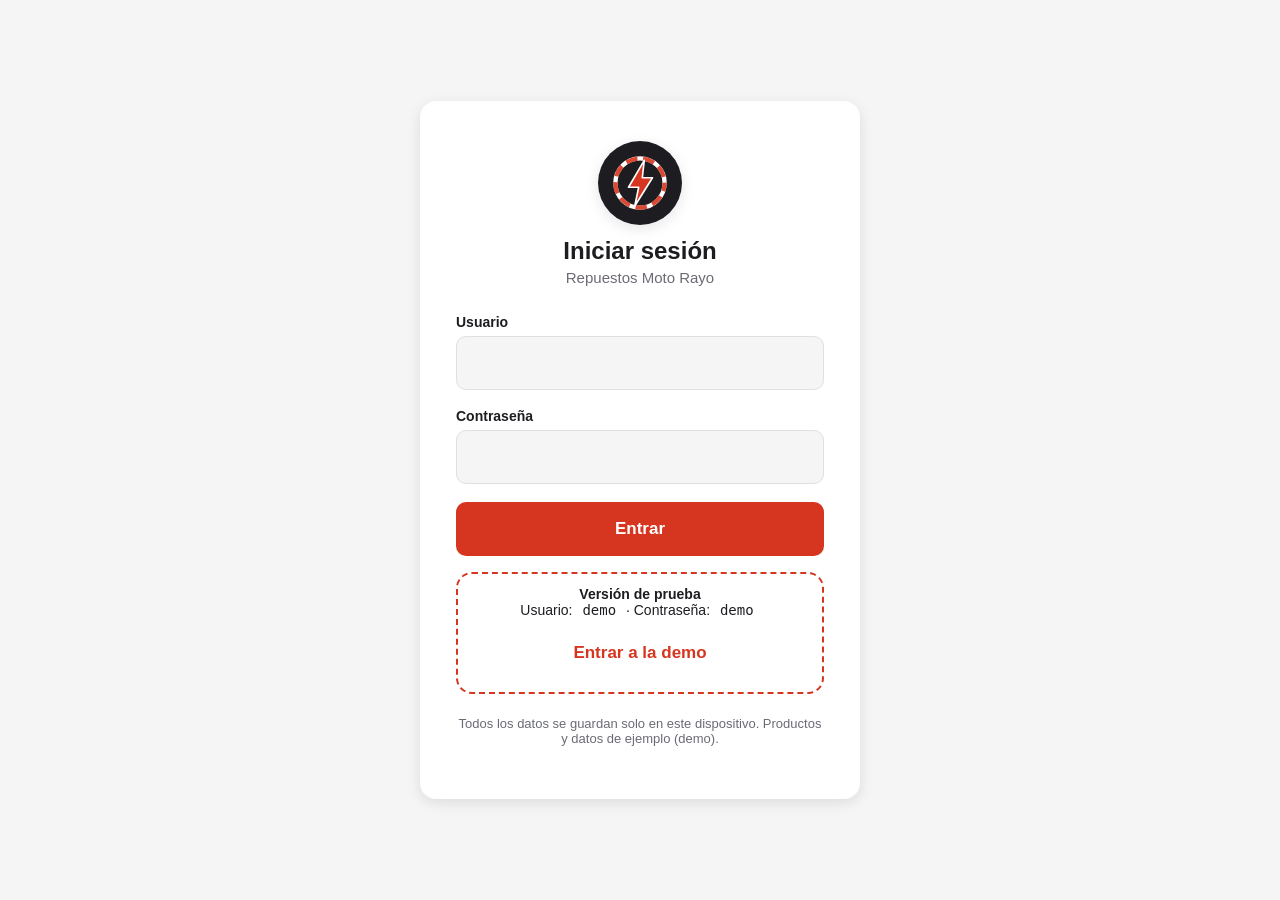
==== pages/caja.html @ 15b29ca6 "Demo Moto Rayo: repuestos de moto, sin codigo de vendedor, datos de ejemplo" ====
<!DOCTYPE html>
<html lang="es">
<head>
  <meta charset="UTF-8" />
  <meta name="viewport" content="width=device-width, initial-scale=1, maximum-scale=1, user-scalable=no, viewport-fit=cover" />
  <title>Caja - Moto Rayo</title>

  <link rel="manifest" href="../manifest.json" />
  <meta name="theme-color" content="#d6361f" />
  <meta name="apple-mobile-web-app-capable" content="yes" />
  <meta name="apple-mobile-web-app-status-bar-style" content="black-translucent" />
  <meta name="apple-mobile-web-app-title" content="Moto Rayo" />
  <link rel="apple-touch-icon" href="../icons/icon-192.png" />

  <link rel="stylesheet" href="../css/styles.css" />
</head>
<body>
  <div class="app-shell">
    <header class="app-header">
      <div class="app-header__izquierda">
        <img src="../icons/logo.svg" alt="Moto Rayo" class="logo-imagen--header" />
        <h1 class="app-header__titulo">Moto Rayo</h1>
      </div>

      <nav class="app-nav">
        <a href="inicio.html">🏠 Inicio</a>
        <a href="venta.html">🛒 Vender</a>
        <a href="caja.html" class="activo">💵 Caja</a>
        <a href="productos.html">📦 Productos</a>
        <a href="clientes.html">👤 Clientes</a>
        <a href="reportes.html" id="nav-reportes">📊 Reportes</a>
        <a href="respaldo.html" id="nav-respaldo">☁️ Respaldo</a>
        <a href="usuarios.html" id="nav-usuarios">⚙️ Usuarios</a>
      </nav>

      <div class="app-header__derecha">
        <span class="app-header__usuario" id="nombre-usuario-activo"></span>
        <button class="boton-salir" id="boton-salir">Salir</button>
      </div>
    </header>

    <main class="app-main">
      <div class="app-main__header">
        <h2>Caja</h2>
      </div>

      <!-- Estado: sin caja abierta -->
      <div class="tarjeta-caja oculto" id="tarjeta-sin-caja">
        <div class="caja-estado-vacio">
          <span class="icono">💰</span>
          <p>No hay una caja abierta.<br />Cuenta el efectivo del cajón para iniciar el turno.</p>
        </div>

        <div class="mensaje-error" id="error-abrir-caja"></div>

        <form id="form-abrir-caja">
          <div class="campo">
            <label for="monto-inicial">Monto inicial en efectivo (Q)</label>
            <input type="number" id="monto-inicial" min="0" step="0.01" inputmode="decimal" required />
          </div>

          <button type="submit" class="boton boton-primario">Abrir caja</button>
        </form>
      </div>

      <!-- Estado: caja abierta -->
      <div class="tarjeta-caja oculto" id="tarjeta-caja-abierta">
        <h3>Turno actual</h3>

        <div class="caja-info-lista">
          <div class="caja-info-fila">
            <span>Abierta por</span>
            <span id="caja-usuario">-</span>
          </div>
          <div class="caja-info-fila">
            <span>Hora de apertura</span>
            <span id="caja-hora-apertura">-</span>
          </div>
          <div class="caja-info-fila" data-solo-admin>
            <span>Monto inicial</span>
            <span id="caja-monto-inicial">Q 0.00</span>
          </div>
        </div>

        <p class="subtitulo-seccion oculto" id="aviso-caja-cajero">Turno en curso. Los montos, las ventas del turno y el cierre de caja los maneja el administrador.</p>

        <div class="caja-resumen-item caja-resumen-item--total-ventas" data-solo-admin>
          <span class="caja-resumen-item__etiqueta">💰 Ventas totales del turno</span>
          <span class="caja-resumen-item__valor" id="caja-total-ventas">Q 0.00</span>
        </div>

        <div class="caja-resumen-grid" data-solo-admin>
          <div class="caja-resumen-item">
            <span class="caja-resumen-item__etiqueta">💵 Efectivo</span>
            <span class="caja-resumen-item__valor" id="caja-total-efectivo">Q 0.00</span>
          </div>
          <div class="caja-resumen-item">
            <span class="caja-resumen-item__etiqueta">💳 Tarjeta</span>
            <span class="caja-resumen-item__valor" id="caja-total-tarjeta">Q 0.00</span>
          </div>
          <div class="caja-resumen-item">
            <span class="caja-resumen-item__etiqueta">🏦 Depósito/transferencia</span>
            <span class="caja-resumen-item__valor" id="caja-total-deposito">Q 0.00</span>
          </div>
          <div class="caja-resumen-item">
            <span class="caja-resumen-item__etiqueta">🛍️ Pedidos Ya (se cobra a su cuenta)</span>
            <span class="caja-resumen-item__valor" id="caja-total-pedidosya">Q 0.00</span>
          </div>
          <div class="caja-resumen-item">
            <span class="caja-resumen-item__etiqueta">Gastos del turno</span>
            <span class="caja-resumen-item__valor" id="caja-total-gastos">− Q 0.00</span>
          </div>
          <div class="caja-resumen-item">
            <span class="caja-resumen-item__etiqueta">Ingresos del turno</span>
            <span class="caja-resumen-item__valor" id="caja-total-ingresos">+ Q 0.00</span>
          </div>

          <div class="caja-resumen-item caja-resumen-item--esperado">
            <span class="caja-resumen-item__etiqueta">Efectivo esperado</span>
            <span class="caja-resumen-item__valor" id="caja-efectivo-esperado">Q 0.00</span>
          </div>
        </div>

        <button type="button" class="boton boton-primario boton-ancho-auto" id="boton-cerrar-caja" data-solo-admin>
          Cerrar caja
        </button>

        <!-- Movimientos de caja (gastos e ingresos) -->
        <div class="caja-movimientos">
          <h4>Gastos e ingresos de caja (aparte de las ventas)</h4>

          <div class="mensaje-error" id="error-agregar-movimiento"></div>
          <div class="mensaje-exito oculto" id="exito-movimiento">Registrado.</div>

          <form id="form-agregar-movimiento">
            <div class="chip-selector" id="selector-tipo-movimiento">
              <button type="button" class="chip-tipo-movimiento chip-tipo-movimiento--activo" data-tipo="gasto" id="chip-tipo-gasto">🔴 Gasto</button>
              <button type="button" class="chip-tipo-movimiento" data-tipo="ingreso" id="chip-tipo-ingreso">🟢 Ingreso</button>
            </div>
            <input type="hidden" id="movimiento-tipo" value="gasto" />

            <div class="campo">
              <label for="movimiento-descripcion">Descripción</label>
              <input type="text" id="movimiento-descripcion" placeholder="Ej. Compra de fresas" required />
            </div>

            <div class="campo">
              <label for="movimiento-monto">Monto (Q)</label>
              <input type="number" id="movimiento-monto" min="0" step="0.01" inputmode="decimal" required />
            </div>

            <button type="submit" class="boton boton-primario">Registrar</button>
          </form>

          <div class="tabla-reportes-envoltorio" data-solo-admin>
            <table class="tabla-reportes">
              <thead>
                <tr>
                  <th>Tipo</th>
                  <th>Hora</th>
                  <th>Descripción</th>
                  <th>Monto</th>
                  <th>Registrado por</th>
                  <th></th>
                </tr>
              </thead>
              <tbody id="cuerpo-lista-movimientos"></tbody>
            </table>
          </div>

          <div id="estado-vacio-movimientos" class="estado-vacio oculto" data-solo-admin>
            <span class="icono">🧾</span>
            <p>Todavía no hay gastos ni ingresos registrados en este turno (las ventas se ven abajo, en "Ventas del turno").</p>
          </div>
        </div>

        <!-- Ventas del turno actual -->
        <div class="caja-ventas-turno" data-solo-admin>
          <h4>Ventas del turno</h4>

          <div class="tabla-reportes-envoltorio">
            <table class="tabla-reportes">
              <thead>
                <tr>
                  <th>Recibo</th>
                  <th>Hora</th>
                  <th>Método</th>
                  <th>Tipo</th>
                  <th>Cliente</th>
                  <th>Cajero</th>
                  <th>Total</th>
                  <th>Recibo</th>
                </tr>
              </thead>
              <tbody id="cuerpo-ventas-turno"></tbody>
            </table>
          </div>

          <div id="estado-vacio-ventas-turno" class="estado-vacio oculto">
            <span class="icono">🧺</span>
            <p>Todavía no hay ventas registradas en este turno.</p>
          </div>
        </div>
      </div>

      <!-- Historial de cajas cerradas -->
      <div class="tarjeta-caja" data-solo-admin>
        <h3>Historial de cierres</h3>

        <div class="tabla-reportes-envoltorio">
          <table class="tabla-reportes">
            <thead>
              <tr>
                <th>Apertura</th>
                <th>Cierre</th>
                <th>Abrió</th>
                <th>Cerró</th>
                <th>Monto inicial</th>
                <th>Monto contado</th>
                <th>Diferencia</th>
              </tr>
            </thead>
            <tbody id="cuerpo-historial-cajas"></tbody>
          </table>
        </div>

        <div id="estado-vacio-historial" class="estado-vacio oculto">
          <span class="icono">🗂️</span>
          <p>Todavía no hay cierres de caja registrados.</p>
        </div>
      </div>
    </main>
  </div>

  <!-- Modal cerrar caja -->
  <div class="fondo-modal oculto" id="fondo-modal-cierre">
    <div class="tarjeta-modal">
      <button type="button" class="boton-cerrar-modal-x" id="boton-cerrar-modal-cierre-x">✕</button>
      <h3>Cerrar caja</h3>

      <div id="paso-conteo-cierre">
        <p>Cuenta el efectivo físico que hay en el cajón e ingrésalo aquí.</p>

        <div class="mensaje-error" id="error-cerrar-caja"></div>

        <form id="form-cerrar-caja">
          <div class="campo">
            <label for="monto-contado">Efectivo contado (Q)</label>
            <input type="number" id="monto-contado" min="0" step="0.01" inputmode="decimal" required />
          </div>

          <div class="modal-acciones">
            <button type="button" class="boton boton-secundario" id="boton-cancelar-cierre">Cancelar</button>
            <button type="submit" class="boton boton-primario">Calcular</button>
          </div>
        </form>
      </div>

      <div id="paso-resultado-cierre" class="oculto">
        <div id="caja-resultado-cierre-caja"></div>

        <div class="campo" id="campo-motivo-diferencia">
          <label for="motivo-diferencia">Nota / motivo de la diferencia (opcional)</label>
          <textarea id="motivo-diferencia" rows="2" placeholder="Ej. Faltan Q200 porque se compró comida para el personal"></textarea>
        </div>

        <div class="modal-acciones">
          <button type="button" class="boton boton-secundario" id="boton-volver-conteo">Volver</button>
          <button type="button" class="boton boton-primario" id="boton-confirmar-cierre">Confirmar cierre</button>
        </div>
      </div>
    </div>
  </div>

  <!-- Modal detalle de caja histórica -->
  <div class="fondo-modal oculto" id="fondo-modal-detalle-caja">
    <div class="tarjeta-modal tarjeta-modal--ancha">
      <button type="button" class="boton-cerrar-modal-x" id="boton-cerrar-detalle-caja-x">✕</button>
      <h3>Detalle del turno</h3>
      <div id="contenido-detalle-caja"></div>
      <div class="modal-acciones">
        <button type="button" class="boton boton-secundario" id="boton-cerrar-detalle-caja">Cerrar</button>
      </div>
    </div>
  </div>

  <script src="../js/sha256.js"></script>
  <script src="../js/db.js"></script>
  <script src="../js/auth.js"></script>
  <script src="../js/responsable.js"></script>
  <script src="../js/impresora-ble.js"></script>
  <script src="../js/caja.js"></script>
  <script src="../js/aviso-respaldo.js"></script>
  <script src="../js/registrar-sw.js"></script>
</body>
</html>
---- css/styles.css ----
:root {
  --color-primario: #d6361f;       /* rojo Moto Rayo */
  --color-primario-oscuro: #a82814;
  --color-acento: #8bc34a;          /* verde (estados correctos) */
  --color-acento-oscuro: #6fa332;
  --color-fondo: #f5f5f6;           /* gris claro neutro */
  --color-superficie: #ffffff;
  --color-texto: #1d1d21;
  --color-texto-suave: #6b6b75;
  --color-borde: #e0e0e4;
  --color-error: #d64545;
  --color-error-fondo: #fdeceb;
  --radio: 16px;
  --sombra: 0 4px 14px rgba(20, 20, 30, 0.10);
}

* {
  box-sizing: border-box;
}

.oculto {
  display: none !important;
}

html, body {
  height: 100%;
  margin: 0;
}

body {
  font-family: -apple-system, BlinkMacSystemFont, "Segoe UI", Roboto, sans-serif;
  background: var(--color-fondo);
  color: var(--color-texto);
  -webkit-tap-highlight-color: transparent;
  overscroll-behavior: none;
  user-select: none;
}

button, input, select {
  font-family: inherit;
}

/* ---------- Login ---------- */

.pantalla-login {
  min-height: 100vh;
  display: flex;
  align-items: center;
  justify-content: center;
  padding: 24px;
}

.tarjeta-login {
  width: 100%;
  max-width: 440px;
  background: var(--color-superficie);
  border-radius: var(--radio);
  box-shadow: var(--sombra);
  padding: 40px 36px;
}

.tarjeta-login__logo {
  text-align: center;
  margin-bottom: 8px;
}

.tarjeta-login__logo .icono {
  font-size: 48px;
  line-height: 1;
}

.logo-imagen {
  width: 84px;
  height: 84px;
  border-radius: 50%;
  object-fit: cover;
  box-shadow: var(--sombra);
}

.logo-imagen--header {
  width: 32px;
  height: 32px;
  border-radius: 50%;
  object-fit: cover;
  flex-shrink: 0;
}

.tarjeta-login h1 {
  text-align: center;
  font-size: 24px;
  margin: 8px 0 4px;
}

.tarjeta-login .subtitulo {
  text-align: center;
  color: var(--color-texto-suave);
  font-size: 15px;
  margin: 0 0 28px;
}

.campo {
  margin-bottom: 18px;
}

.campo label {
  display: block;
  font-size: 14px;
  font-weight: 600;
  margin-bottom: 6px;
  color: var(--color-texto);
}

.campo input,
.campo select {
  width: 100%;
  padding: 16px 16px;
  font-size: 17px;
  border: 1.5px solid var(--color-borde);
  border-radius: 10px;
  background: var(--color-fondo);
  color: var(--color-texto);
  outline: none;
  transition: border-color 0.15s ease;
}

.campo input:focus,
.campo select:focus {
  border-color: var(--color-primario);
  background: var(--color-superficie);
}

.boton {
  display: block;
  width: 100%;
  padding: 17px;
  font-size: 17px;
  font-weight: 700;
  border: none;
  border-radius: 10px;
  cursor: pointer;
  touch-action: manipulation;
}

.boton-primario {
  background: var(--color-primario);
  color: #fff;
  margin-top: 8px;
}

.boton-primario:active {
  background: var(--color-primario-oscuro);
}

.boton-secundario {
  background: transparent;
  color: var(--color-primario);
  margin-top: 10px;
}

.mensaje-error {
  background: var(--color-error-fondo);
  color: var(--color-error);
  padding: 12px 14px;
  border-radius: 10px;
  font-size: 14px;
  margin-bottom: 18px;
  display: none;
}

.mensaje-error.visible {
  display: block;
}

.pie-login {
  text-align: center;
  margin-top: 22px;
  font-size: 13px;
  color: var(--color-texto-suave);
}

/* ---------- App shell (header + nav) ---------- */

.app-shell {
  min-height: 100vh;
  display: flex;
  flex-direction: column;
}

.app-header {
  background: var(--color-superficie);
  border-bottom: 1px solid var(--color-borde);
  border-top: 4px solid var(--color-primario);
  padding: 16px 24px;
  display: flex;
  align-items: center;
  justify-content: space-between;
  flex-wrap: wrap;
  gap: 12px;
}

.app-header__izquierda {
  display: flex;
  align-items: center;
  gap: 10px;
}

.app-header__titulo {
  font-size: 20px;
  font-weight: 800;
  margin: 0;
}

.app-nav {
  display: flex;
  gap: 8px;
  flex-wrap: wrap;
}

.app-nav a {
  text-decoration: none;
  color: var(--color-texto-suave);
  font-weight: 600;
  font-size: 15px;
  padding: 10px 14px;
  border-radius: 10px;
}

.app-nav a.activo {
  background: var(--color-acento);
  color: #fff;
}

.app-header__derecha {
  display: flex;
  align-items: center;
  gap: 14px;
}

.app-header__usuario {
  font-size: 14px;
  color: var(--color-texto-suave);
}

.boton-salir {
  background: transparent;
  color: var(--color-error);
  border: 1.5px solid var(--color-error-fondo);
  border-radius: 10px;
  padding: 10px 16px;
  font-weight: 700;
  font-size: 14px;
  cursor: pointer;
}

.app-main {
  flex: 1;
  padding: 24px;
  max-width: 1000px;
  width: 100%;
  margin: 0 auto;
}

.app-main__header {
  display: flex;
  align-items: center;
  justify-content: space-between;
  margin-bottom: 20px;
  gap: 12px;
  flex-wrap: wrap;
}

.app-main__header h2 {
  margin: 0;
  font-size: 22px;
}

.boton-ancho-auto {
  width: auto;
  padding: 15px 24px;
}

/* ---------- Lista de productos ---------- */

.lista-tarjetas {
  display: flex;
  flex-direction: column;
  gap: 12px;
}

.tarjeta-producto {
  background: var(--color-superficie);
  border-radius: var(--radio);
  box-shadow: var(--sombra);
  padding: 18px 20px;
  display: flex;
  align-items: center;
  justify-content: space-between;
  gap: 16px;
}

.tarjeta-producto__info {
  min-width: 0;
}

.tarjeta-producto__nombre {
  font-size: 18px;
  font-weight: 700;
  margin: 0 0 4px;
  overflow-wrap: break-word;
}

.tarjeta-producto__categoria {
  display: inline-block;
  background: var(--color-fondo);
  color: var(--color-texto-suave);
  font-size: 12px;
  font-weight: 600;
  padding: 3px 10px;
  border-radius: 999px;
  margin-right: 8px;
}

.tarjeta-producto__precio {
  font-size: 16px;
  font-weight: 700;
  color: var(--color-primario);
}

.tarjeta-producto__acciones {
  display: flex;
  gap: 8px;
  flex-shrink: 0;
}

.boton-icono {
  width: 48px;
  height: 48px;
  border-radius: 10px;
  border: 1.5px solid var(--color-borde);
  background: var(--color-fondo);
  font-size: 20px;
  cursor: pointer;
  display: flex;
  align-items: center;
  justify-content: center;
}

.boton-icono--eliminar {
  border-color: var(--color-error-fondo);
  background: var(--color-error-fondo);
}

.estado-vacio {
  text-align: center;
  padding: 60px 20px;
  color: var(--color-texto-suave);
}

.estado-vacio .icono {
  font-size: 48px;
  display: block;
  margin-bottom: 12px;
}

/* ---------- Modal ---------- */

.fondo-modal {
  position: fixed;
  inset: 0;
  background: rgba(15, 20, 35, 0.45);
  display: flex;
  align-items: center;
  justify-content: center;
  padding: 24px;
  z-index: 100;
}

.tarjeta-modal {
  position: relative;
  width: 100%;
  max-width: 460px;
  background: var(--color-superficie);
  border-radius: var(--radio);
  padding: 32px;
  box-shadow: var(--sombra);
  max-height: 90vh;
  overflow-y: auto;
}

.boton-cerrar-modal-x {
  position: absolute;
  top: 14px;
  right: 14px;
  width: 36px;
  height: 36px;
  border-radius: 50%;
  border: none;
  background: var(--color-fondo);
  color: var(--color-texto-suave);
  font-size: 18px;
  line-height: 1;
  cursor: pointer;
  touch-action: manipulation;
  display: flex;
  align-items: center;
  justify-content: center;
  z-index: 1;
}

.boton-cerrar-modal-x:active {
  background: var(--color-borde);
}

.tarjeta-modal h3 {
  margin: 0 0 20px;
  font-size: 20px;
}

.modal-acciones {
  display: flex;
  gap: 10px;
  margin-top: 6px;
}

.modal-acciones .boton {
  margin-top: 0;
}

/* ---------- Venta / Recibo ---------- */

.app-main--venta {
  max-width: 1200px;
}

.venta-layout {
  display: flex;
  gap: 20px;
  align-items: flex-start;
}

.venta-productos {
  flex: 1;
  min-width: 0;
}

.venta-categorias {
  display: flex;
  gap: 8px;
  flex-wrap: wrap;
  margin-bottom: 16px;
}

.chip-categoria {
  border: 1.5px solid var(--color-borde);
  background: var(--color-superficie);
  color: var(--color-texto-suave);
  font-weight: 600;
  font-size: 14px;
  padding: 9px 16px;
  border-radius: 999px;
  cursor: pointer;
  touch-action: manipulation;
}

.chip-categoria.activo {
  background: var(--color-acento);
  border-color: var(--color-acento);
  color: #fff;
}

.venta-grilla {
  display: grid;
  grid-template-columns: repeat(auto-fill, minmax(140px, 1fr));
  gap: 12px;
  /* Dejar espacio para hacer scroll de la grilla sin perder de vista el
     carrito, que siempre queda fijo a la par (ver .venta-carrito). */
  max-height: calc(100vh - 220px);
  overflow-y: auto;
  padding-right: 4px;
}

.tarjeta-venta-producto {
  min-height: 90px;
  background: var(--color-superficie);
  border: 1.5px solid var(--color-borde);
  border-radius: var(--radio);
  box-shadow: var(--sombra);
  padding: 14px;
  display: flex;
  flex-direction: column;
  justify-content: center;
  align-items: flex-start;
  gap: 6px;
  cursor: pointer;
  touch-action: manipulation;
  text-align: left;
  overflow: hidden;
}

.tarjeta-venta-producto__foto {
  width: 100%;
  height: 90px;
  object-fit: cover;
  border-radius: 10px;
  margin: -14px -14px 4px -14px;
  width: calc(100% + 28px);
}

.tarjeta-venta-producto:active {
  background: var(--color-fondo);
  border-color: var(--color-primario);
}

.tarjeta-venta-producto__nombre {
  font-size: 16px;
  font-weight: 700;
  overflow-wrap: break-word;
}

.tarjeta-venta-producto__precio {
  font-size: 15px;
  font-weight: 700;
  color: var(--color-primario);
}

.venta-carrito {
  width: 320px;
  flex-shrink: 0;
  background: var(--color-superficie);
  border-radius: var(--radio);
  box-shadow: var(--sombra);
  padding: 20px;
  position: sticky;
  top: 20px;
  display: flex;
  flex-direction: column;
  gap: 14px;
}

.venta-carrito__titulo {
  margin: 0;
  font-size: 18px;
}

.carrito-lista {
  display: flex;
  flex-direction: column;
  gap: 12px;
  max-height: 40vh;
  overflow-y: auto;
}

.carrito-linea {
  display: grid;
  grid-template-columns: 1fr auto;
  grid-template-rows: auto auto;
  row-gap: 6px;
  align-items: center;
  border-bottom: 1px solid var(--color-borde);
  padding-bottom: 10px;
}

.carrito-linea__info {
  grid-column: 1;
  grid-row: 1;
  display: flex;
  flex-direction: column;
  min-width: 0;
}

.carrito-linea__nombre {
  font-size: 15px;
  font-weight: 700;
  overflow-wrap: break-word;
}

.carrito-linea__precio {
  font-size: 12px;
  color: var(--color-texto-suave);
}

.carrito-linea__subtotal {
  grid-column: 2;
  grid-row: 1;
  font-weight: 700;
  color: var(--color-primario);
  white-space: nowrap;
}

.carrito-linea__stepper {
  grid-column: 1;
  grid-row: 2;
  display: flex;
  align-items: center;
  gap: 10px;
}

.boton-stepper {
  width: 44px;
  height: 44px;
  border-radius: 10px;
  border: 1.5px solid var(--color-borde);
  background: var(--color-fondo);
  font-size: 22px;
  font-weight: 700;
  cursor: pointer;
  touch-action: manipulation;
}

.carrito-linea__cantidad {
  min-width: 24px;
  text-align: center;
  font-weight: 700;
  font-size: 16px;
}

.carrito-linea__eliminar {
  grid-column: 2;
  grid-row: 2;
  justify-self: end;
  width: 40px;
  height: 40px;
}

.carrito-total {
  display: flex;
  justify-content: space-between;
  align-items: center;
  font-size: 20px;
  font-weight: 800;
  padding-top: 6px;
  border-top: 2px solid var(--color-borde);
}

.metodo-pago {
  display: flex;
  gap: 8px;
}

.chip-pago {
  flex: 1;
  border: 1.5px solid var(--color-borde);
  background: var(--color-fondo);
  color: var(--color-texto);
  font-weight: 700;
  font-size: 13px;
  padding: 12px 6px;
  border-radius: 10px;
  cursor: pointer;
  touch-action: manipulation;
}

.chip-pago.activo {
  background: var(--color-primario);
  border-color: var(--color-primario);
  color: #fff;
}

.venta-carrito .boton {
  margin-top: 0;
}

.tarjeta-recibo {
  max-width: 420px;
}

.recibo-contenido {
  font-size: 14px;
}

.recibo-titulo {
  text-align: center;
  margin: 0 0 8px;
  font-size: 20px;
}

.recibo-meta {
  text-align: center;
  margin: 0 0 4px;
  color: var(--color-texto-suave);
  font-size: 13px;
}

.recibo-separador {
  border: none;
  border-top: 1px dashed var(--color-borde);
  margin: 14px 0;
}

.recibo-lineas {
  display: flex;
  flex-direction: column;
  gap: 6px;
}

.recibo-linea {
  display: flex;
  justify-content: space-between;
  gap: 10px;
  font-size: 13px;
}

.recibo-total {
  display: flex;
  justify-content: space-between;
  font-size: 20px;
  font-weight: 800;
}

.recibo-metodo {
  text-align: center;
  margin: 12px 0 0;
  font-size: 13px;
}

.recibo-gracias {
  text-align: center;
  margin: 8px 0 0;
  font-style: italic;
  color: var(--color-texto-suave);
}

.enlace-descarga {
  display: block;
  text-align: center;
  margin-top: 12px;
  color: var(--color-primario);
  font-weight: 700;
  text-decoration: none;
}

/* El iPad (dispositivo objetivo de esta app) nunca baja de 744px de ancho
   ni en vertical, así que este apilado solo debería afectar a un celular
   angosto usado por accidente — el carrito se mantiene siempre a la par
   de la grilla de productos en el iPad, sin importar cuántos productos
   haya en el catálogo. */
@media (max-width: 620px) {
  .venta-layout {
    flex-direction: column;
  }

  .venta-carrito {
    width: 100%;
    position: static;
  }

  .venta-grilla {
    max-height: none;
    overflow-y: visible;
  }

  .carrito-lista {
    max-height: none;
  }
}

/* ---------- Reportes ---------- */

.tarjetas-resumen {
  display: flex;
  flex-wrap: wrap;
  gap: 16px;
  margin-bottom: 20px;
}

.tarjeta-resumen {
  flex: 1 1 200px;
  background: var(--color-superficie);
  border-radius: var(--radio);
  box-shadow: var(--sombra);
  padding: 20px 22px;
  display: flex;
  flex-direction: column;
  gap: 4px;
}

.tarjeta-resumen__etiqueta {
  font-size: 14px;
  color: var(--color-texto-suave);
  font-weight: 600;
  text-transform: uppercase;
  letter-spacing: 0.03em;
}

.tarjeta-resumen__total {
  font-size: 28px;
  font-weight: 700;
  color: var(--color-primario-oscuro);
}

.tarjeta-resumen__cantidad {
  font-size: 14px;
  color: var(--color-texto-suave);
}

.tarjeta-resumen--ganancia {
  border: 1.5px solid var(--color-acento);
}

.tarjeta-resumen--ganancia .tarjeta-resumen__total {
  color: var(--color-acento-oscuro);
}

.pestanas-periodo {
  display: flex;
  gap: 8px;
  margin-bottom: 16px;
}

.pestana-periodo {
  border: 1px solid var(--color-borde);
  background: var(--color-superficie);
  color: var(--color-texto);
  border-radius: 999px;
  padding: 8px 18px;
  font-size: 15px;
  font-weight: 600;
  cursor: pointer;
}

.pestana-periodo.activo {
  background: var(--color-primario);
  border-color: var(--color-primario);
  color: #fff;
}

.tabla-reportes-envoltorio {
  background: var(--color-superficie);
  border-radius: var(--radio);
  box-shadow: var(--sombra);
  overflow-x: auto;
}

.tabla-reportes {
  width: 100%;
  border-collapse: collapse;
  font-size: 15px;
}

.tabla-reportes th,
.tabla-reportes td {
  text-align: left;
  padding: 12px 16px;
  border-bottom: 1px solid var(--color-borde);
  white-space: nowrap;
}

.tabla-reportes th {
  color: var(--color-texto-suave);
  font-size: 13px;
  text-transform: uppercase;
  letter-spacing: 0.03em;
  font-weight: 600;
}

.tabla-reportes tbody tr:last-child td {
  border-bottom: none;
}

@media (max-width: 640px) {
  .tarjetas-resumen {
    flex-direction: column;
  }
}

/* ---------- Usuarios ---------- */

.tarjeta-usuario {
  flex-wrap: wrap;
}

.tarjeta-usuario__insignias {
  display: flex;
  gap: 8px;
  margin-top: 8px;
  flex-wrap: wrap;
}

.insignia-rol {
  display: inline-block;
  font-size: 12px;
  font-weight: 700;
  padding: 4px 12px;
  border-radius: 999px;
}

.insignia-rol--duena {
  background: var(--color-primario);
  color: #fff;
}

.insignia-rol--empleado {
  background: var(--color-acento);
  color: #fff;
}

.insignia-estado {
  display: inline-block;
  font-size: 12px;
  font-weight: 700;
  padding: 4px 12px;
  border-radius: 999px;
}

.insignia-estado--activo {
  background: #e6f4d9;
  color: var(--color-acento-oscuro);
}

.insignia-estado--inactivo {
  background: var(--color-error-fondo);
  color: var(--color-error);
}

.nota-password {
  font-size: 13px;
  color: var(--color-texto-suave);
  margin: -10px 0 18px;
}

.campo-checkbox label {
  display: flex;
  align-items: center;
  gap: 10px;
  font-weight: 600;
  cursor: pointer;
}

.campo-checkbox input[type="checkbox"] {
  width: 20px;
  height: 20px;
}

/* ---------- Caja ---------- */

.tarjeta-caja {
  background: var(--color-superficie);
  border-radius: var(--radio);
  box-shadow: var(--sombra);
  padding: 28px 26px;
  margin-bottom: 20px;
}

.tarjeta-caja h3 {
  margin: 0 0 16px;
  font-size: 19px;
}

.caja-estado-vacio {
  text-align: center;
  padding: 20px 10px 8px;
}

.caja-estado-vacio .icono {
  font-size: 48px;
  display: block;
  margin-bottom: 12px;
}

.caja-estado-vacio p {
  color: var(--color-texto-suave);
  margin: 0 0 22px;
}

.caja-info-lista {
  display: flex;
  flex-direction: column;
  gap: 10px;
  margin-bottom: 20px;
}

.caja-info-fila {
  display: flex;
  justify-content: space-between;
  align-items: center;
  font-size: 15px;
  padding-bottom: 10px;
  border-bottom: 1px solid var(--color-borde);
}

.caja-info-fila:last-child {
  border-bottom: none;
  padding-bottom: 0;
}

.caja-info-fila span:first-child {
  color: var(--color-texto-suave);
  font-weight: 600;
}

.caja-info-fila span:last-child {
  font-weight: 700;
}

.caja-resumen-grid {
  display: grid;
  grid-template-columns: repeat(auto-fit, minmax(150px, 1fr));
  gap: 14px;
  margin-bottom: 22px;
}

.caja-resumen-item {
  background: var(--color-fondo);
  border-radius: 12px;
  padding: 14px 16px;
  display: flex;
  flex-direction: column;
  gap: 4px;
}

.caja-resumen-item__etiqueta {
  font-size: 12px;
  color: var(--color-texto-suave);
  font-weight: 600;
  text-transform: uppercase;
  letter-spacing: 0.03em;
}

.caja-resumen-item__valor {
  font-size: 19px;
  font-weight: 700;
  color: var(--color-primario-oscuro);
}

.caja-resumen-item--esperado .caja-resumen-item__valor {
  color: var(--color-acento-oscuro);
}

.caja-resultado-cierre {
  text-align: center;
  padding: 18px;
  border-radius: 12px;
  background: var(--color-fondo);
  margin: 6px 0 20px;
}

.caja-resultado-cierre__titulo {
  font-size: 18px;
  font-weight: 800;
  margin: 0 0 4px;
}

.caja-resultado-cierre__detalle {
  font-size: 14px;
  color: var(--color-texto-suave);
  margin: 0;
}

.caja-resultado-cierre--falta .caja-resultado-cierre__titulo {
  color: var(--color-error);
}

.caja-resultado-cierre--sobra .caja-resultado-cierre__titulo {
  color: var(--color-primario-oscuro);
}

.caja-resultado-cierre--exacto .caja-resultado-cierre__titulo {
  color: var(--color-acento-oscuro);
}

.caja-diferencia--falta {
  color: var(--color-error);
  font-weight: 700;
}

.caja-diferencia--sobra {
  color: var(--color-acento-oscuro);
  font-weight: 700;
}

.caja-diferencia--exacto {
  color: var(--color-texto-suave);
  font-weight: 700;
}

/* ---------- Fotos de producto ---------- */

.tarjeta-producto:has(.tarjeta-producto__miniatura) .tarjeta-producto__info {
  flex: 1;
  min-width: 0;
}

.tarjeta-producto__miniatura {
  width: 56px;
  height: 56px;
  border-radius: 10px;
  object-fit: cover;
  flex-shrink: 0;
  background: var(--color-fondo);
}

.tarjeta-producto__miniatura--vacia {
  display: flex;
  align-items: center;
  justify-content: center;
  font-size: 24px;
}

.foto-preview {
  display: block;
  width: 100px;
  height: 100px;
  object-fit: cover;
  border-radius: 10px;
  margin-top: 10px;
  background: var(--color-fondo);
}

/* ---------- Domicilio y caja (venta) ---------- */

.aviso-caja-cerrada {
  max-width: 480px;
  margin: 60px auto;
  text-align: center;
  background: var(--color-superficie);
  border-radius: var(--radio);
  box-shadow: var(--sombra);
  padding: 40px 32px;
}

.aviso-caja-cerrada .icono {
  font-size: 44px;
  display: block;
  margin-bottom: 12px;
}

.aviso-caja-cerrada h2 {
  margin: 0 0 10px;
  font-size: 20px;
}

.aviso-caja-cerrada p {
  color: var(--color-texto-suave);
  margin: 0 0 20px;
  font-size: 14px;
}

.aviso-caja-cerrada .boton {
  display: inline-block;
  text-decoration: none;
}

.entrega-toggle {
  display: flex;
  gap: 8px;
  margin-bottom: 14px;
}

.chip-entrega {
  flex: 1;
  padding: 12px 8px;
  border: 1.5px solid var(--color-borde);
  border-radius: 10px;
  background: var(--color-fondo);
  color: var(--color-texto-suave);
  font-weight: 700;
  font-size: 14px;
  cursor: pointer;
  touch-action: manipulation;
}

.chip-entrega.activo {
  background: var(--color-primario);
  border-color: var(--color-primario);
  color: #fff;
}

.domicilio-campos {
  background: var(--color-fondo);
  border-radius: 10px;
  padding: 14px;
  margin-bottom: 14px;
  display: flex;
  flex-direction: column;
  gap: 10px;
}

.campo--compacto {
  margin-bottom: 0;
}

.campo--compacto label {
  font-size: 12px;
  margin-bottom: 4px;
}

.campo--compacto input {
  padding: 10px 12px;
  font-size: 14px;
}

.resultado-vuelto {
  margin-top: 8px;
  padding: 10px 12px;
  border-radius: var(--radio);
  font-weight: 800;
  font-size: 16px;
  text-align: center;
}

.resultado-vuelto--ok {
  background: #e3f5e8;
  color: #1e7a3d;
}

.resultado-vuelto--falta {
  background: var(--color-error-fondo, #fde8e8);
  color: var(--color-error, #b3261e);
}

.recibo-domicilio {
  background: var(--color-fondo);
  border-radius: 10px;
  padding: 10px 12px;
  margin: 10px 0;
  font-size: 13px;
  text-align: left;
}

.recibo-domicilio strong {
  display: block;
  margin-bottom: 4px;
}

.boton-quitar-foto {
  display: inline-block;
  margin-top: 8px;
  background: none;
  border: none;
  color: var(--color-error);
  font-size: 13px;
  font-weight: 600;
  cursor: pointer;
  padding: 4px 0;
}

/* ---------- Cancelar venta ---------- */

.boton-cancelar-venta {
  background: var(--color-error-fondo);
  color: var(--color-error);
  border: none;
  border-radius: var(--radio);
  padding: 6px 10px;
  font-size: 12px;
  font-weight: 600;
  cursor: pointer;
  white-space: nowrap;
}

.boton-cancelar-venta:active {
  opacity: 0.8;
}

.boton-reimprimir-recibo {
  background: var(--color-primario-fondo, #fde3df);
  color: var(--color-primario, #c97a1a);
  border: none;
  border-radius: var(--radio);
  padding: 6px 10px;
  font-size: 12px;
  font-weight: 600;
  cursor: pointer;
  white-space: nowrap;
}

.boton-reimprimir-recibo:active {
  opacity: 0.8;
}

.etiqueta-venta-cancelada {
  display: inline-block;
  background: var(--color-error-fondo);
  color: var(--color-error);
  border-radius: var(--radio);
  padding: 4px 10px;
  font-size: 12px;
  font-weight: 600;
  white-space: nowrap;
}

.fila-venta-cancelada {
  text-decoration: line-through;
  opacity: 0.6;
}

.fila-venta-cancelada .etiqueta-venta-cancelada {
  text-decoration: none;
}

/* ---------- Gastos ---------- */

.nota-caja-abierta {
  background: var(--color-error-fondo);
  color: var(--color-error);
  border-radius: var(--radio);
  padding: 10px 14px;
  font-size: 13px;
  font-weight: 600;
  margin-bottom: 16px;
}

.gastos-total-tarjeta {
  background: transparent;
  padding: 0;
}

.gastos-total-tarjeta .caja-resumen-item__etiqueta {
  font-size: 14px;
}

.gastos-total-tarjeta .caja-resumen-item__valor {
  font-size: 28px;
}

.boton-eliminar-gasto {
  background: none;
  border: none;
  cursor: pointer;
  font-size: 16px;
  padding: 4px 8px;
  border-radius: 8px;
}

.boton-eliminar-gasto:hover {
  background: var(--color-error-fondo);
}

/* ---------- Respaldo ---------- */

.resumen-respaldo {
  background: var(--color-fondo, #f6f6f6);
  border-radius: 10px;
  padding: 12px 14px;
  font-size: 14px;
  margin-bottom: 18px;
}

.mensaje-error.mensaje-exito.visible {
  background: #e3f6e8;
  color: #1f7a3d;
}

.tarjeta-caja--peligro {
  border: 2px solid var(--color-error);
}

.aviso-peligro {
  background: var(--color-error-fondo);
  color: var(--color-error);
  border-radius: 10px;
  padding: 14px 16px;
  font-size: 14px;
  margin-bottom: 18px;
  line-height: 1.5;
}

/* ---------- Búsqueda de productos ---------- */

.buscador-productos {
  display: block;
  width: 100%;
  padding: 14px 16px;
  margin-bottom: 16px;
  font-size: 16px;
  font-family: inherit;
  color: inherit;
  background: #fff;
  border: 1.5px solid var(--color-borde);
  border-radius: 10px;
  box-sizing: border-box;
}

.buscador-productos:focus {
  outline: none;
  border-color: var(--color-primario);
}

.buscador-productos::-webkit-search-cancel-button {
  cursor: pointer;
}

/* ---------- Botones de foto (tomar / galería) ---------- */

.fila-botones-foto {
  display: flex;
  gap: 10px;
  margin-top: 4px;
}

.boton-foto-opcion {
  flex: 1;
  width: auto;
  padding: 14px 10px;
  font-size: 15px;
  margin-top: 0;
}

@media (max-width: 420px) {
  .fila-botones-foto {
    flex-direction: column;
  }
}

/* ---------- Clientes ---------- */

.campo textarea {
  width: 100%;
  padding: 16px 16px;
  font-size: 16px;
  font-family: inherit;
  border: 1.5px solid var(--color-borde);
  border-radius: 10px;
  background: var(--color-fondo);
  color: var(--color-texto);
  outline: none;
  resize: vertical;
  transition: border-color 0.15s ease;
}

.campo textarea:focus {
  border-color: var(--color-primario);
  background: var(--color-superficie);
}

.tarjeta-cliente__telefono {
  display: block;
  font-size: 14px;
  color: var(--color-texto-suave);
  margin-bottom: 2px;
}

.tarjeta-cliente__direccion {
  display: block;
  font-size: 13px;
  color: var(--color-texto-suave);
  overflow: hidden;
  text-overflow: ellipsis;
  white-space: nowrap;
  max-width: 100%;
}

/* ---------- Pantalla de inicio ---------- */

.inicio-grid {
  display: grid;
  grid-template-columns: repeat(auto-fill, minmax(200px, 1fr));
  gap: 22px;
}

.inicio-boton {
  display: flex;
  flex-direction: column;
  align-items: center;
  justify-content: center;
  gap: 14px;
  padding: 44px 16px;
  border-radius: var(--radio);
  box-shadow: var(--sombra);
  text-decoration: none;
  color: #fff;
  font-weight: 800;
  font-size: 19px;
  touch-action: manipulation;
  transition: transform 0.08s ease;
}

.inicio-boton:active {
  transform: scale(0.96);
}

.inicio-boton__icono {
  font-size: 58px;
  line-height: 1;
}

.inicio-boton--vender { background: var(--color-primario); }
.inicio-boton--caja { background: var(--color-acento); }
.inicio-boton--productos { background: #4a90d9; }
.inicio-boton--clientes { background: #9b6bd9; }
.inicio-boton--reportes { background: #d96b9b; }
.inicio-boton--respaldo { background: #5cb8b2; }
.inicio-boton--usuarios { background: #7a715f; }

/* ---------- Filtro de periodo específico (Reportes) ---------- */

.filtro-especifico-controles {
  margin-bottom: 16px;
}

.filtro-especifico-controles input,
.filtro-especifico-controles select {
  padding: 12px 14px;
  font-size: 15px;
  border: 1.5px solid var(--color-borde);
  border-radius: 10px;
  background: var(--color-superficie);
  color: var(--color-texto);
  outline: none;
  min-width: 200px;
}

.filtro-especifico-controles input:focus,
.filtro-especifico-controles select:focus {
  border-color: var(--color-primario);
}

/* ---------- Venta: cliente opcional, extras por línea, recibo ---------- */

.campo-cliente select#venta-cliente-select {
  width: 100%;
  padding: 10px 12px;
  font-size: 15px;
  border: 1.5px solid var(--color-borde);
  border-radius: 10px;
  background: var(--color-superficie);
  color: var(--color-texto);
  outline: none;
}

.campo-cliente select#venta-cliente-select:focus {
  border-color: var(--color-primario);
}

.carrito-linea__extra-boton {
  width: 44px;
  height: 44px;
  font-size: 18px;
  margin-left: 4px;
}

.carrito-linea__extra {
  display: block;
  font-size: 12px;
  color: var(--color-primario);
  font-weight: 600;
}

.carrito-linea__nota {
  display: block;
  font-size: 12px;
  font-style: italic;
  color: var(--color-texto-suave);
}

.tarjeta-extra-linea {
  max-width: 360px;
}

.recibo-linea-nota {
  font-size: 12px;
  font-style: italic;
  color: var(--color-texto-suave);
  margin: -4px 0 6px;
}

/* ===== Caja: movimientos, ventas del turno y detalle histórico ===== */

.caja-movimientos,
.caja-ventas-turno {
  margin-top: 24px;
  padding-top: 20px;
  border-top: 1px solid var(--color-borde, #e5e5e5);
}

.caja-movimientos h4,
.caja-ventas-turno h4 {
  margin: 0 0 12px;
}

.chip-selector {
  display: flex;
  gap: 8px;
  margin-bottom: 14px;
}

.chip-tipo-movimiento {
  flex: 1;
  padding: 10px 12px;
  border-radius: 999px;
  border: 2px solid var(--color-borde, #e5e5e5);
  background: #fff;
  font-size: 14px;
  font-weight: 600;
  cursor: pointer;
  transition: border-color 0.15s ease, background-color 0.15s ease;
}

.chip-tipo-movimiento--activo {
  border-color: var(--color-primario, #d6361f);
  background: rgba(214, 54, 31, 0.12);
}

.etiqueta-movimiento {
  display: inline-block;
  padding: 2px 8px;
  border-radius: 999px;
  font-size: 12px;
  font-weight: 600;
  white-space: nowrap;
}

.etiqueta-movimiento--gasto {
  background: rgba(220, 53, 69, 0.12);
  color: #b02a37;
}

.etiqueta-movimiento--ingreso {
  background: rgba(40, 167, 69, 0.12);
  color: #1e7e34;
}

.boton-eliminar-movimiento {
  background: none;
  border: none;
  cursor: pointer;
  font-size: 16px;
  padding: 4px 8px;
}

.fila-historial-caja {
  cursor: pointer;
}

.fila-historial-caja:hover {
  background: rgba(214, 54, 31, 0.08);
}

.tarjeta-modal--ancha {
  max-width: 720px;
  width: 100%;
  max-height: 85vh;
  overflow-y: auto;
}

/* ---------- Header sin pestañas (pantalla de Inicio) ---------- */

.app-header--inicio {
  justify-content: space-between;
}

.app-header--inicio .app-header__derecha {
  margin-left: auto;
}

/* ---------- Selector "+ botón" reutilizable (categoría, cliente) ---------- */

.fila-campo-mas-boton {
  display: flex;
  gap: 8px;
  align-items: center;
}

.fila-campo-mas-boton select {
  flex: 1;
  min-width: 0;
  padding: 16px;
  font-size: 17px;
  border: 1.5px solid var(--color-borde);
  border-radius: 10px;
  background: var(--color-fondo);
  color: var(--color-texto);
}

.boton-mas-circular {
  flex-shrink: 0;
  width: 52px;
  height: 52px;
  border-radius: 50%;
  border: none;
  background: var(--color-primario);
  color: #fff;
  font-size: 26px;
  font-weight: 700;
  line-height: 1;
  cursor: pointer;
  touch-action: manipulation;
  display: flex;
  align-items: center;
  justify-content: center;
}

.boton-mas-circular:active {
  background: var(--color-primario-oscuro);
}

.chip-entrega {
  font-size: 13px;
  padding: 12px 4px;
  line-height: 1.2;
}

.billetes-rapidos {
  display: flex;
  flex-wrap: wrap;
  gap: 6px;
  margin-bottom: 8px;
}

.chip-billete {
  flex: 1 1 auto;
  padding: 10px 8px;
  border: 1.5px solid var(--color-borde);
  border-radius: 10px;
  background: var(--color-superficie);
  color: var(--color-texto);
  font-weight: 700;
  font-size: 14px;
  cursor: pointer;
  touch-action: manipulation;
}

.chip-billete:active {
  background: var(--color-fondo);
  border-color: var(--color-primario);
}

.nota-pedidosya {
  margin: 0;
  font-size: 12px;
  color: var(--color-texto-suave);
}

.tarjeta-negocio {
  background: var(--color-superficie);
  border-radius: var(--radio);
  box-shadow: var(--sombra);
  padding: 18px 20px;
  margin-bottom: 24px;
  display: flex;
  flex-direction: column;
  gap: 12px;
}

.tarjeta-negocio h3 {
  margin: 0;
  font-size: 17px;
}

/* ---------- Aviso de respaldo (pantalla de Inicio) ---------- */

.aviso-respaldo {
  display: flex;
  align-items: center;
  gap: 12px;
  flex-wrap: wrap;
  margin-bottom: 20px;
  padding: 14px 18px;
  background: var(--color-error-fondo, #fde8e8);
  color: var(--color-error, #b3261e);
  border-radius: var(--radio);
}

.aviso-respaldo__icono {
  font-size: 20px;
}

.aviso-respaldo__texto {
  flex: 1;
  min-width: 200px;
  font-size: 14px;
  font-weight: 600;
}

.aviso-respaldo__boton {
  background: var(--color-error, #b3261e);
  color: #fff;
  border-radius: var(--radio);
  padding: 8px 14px;
  font-size: 13px;
  font-weight: 700;
  text-decoration: none;
  white-space: nowrap;
}

.aviso-respaldo__cerrar {
  background: transparent;
  border: none;
  color: var(--color-error, #b3261e);
  font-size: 16px;
  font-weight: 700;
  cursor: pointer;
  padding: 4px 6px;
  line-height: 1;
}

/* ---------- Resumen de hoy (pantalla de Inicio) ---------- */

.resumen-hoy-inicio {
  display: flex;
  flex-wrap: wrap;
  gap: 16px;
  margin-top: 28px;
  padding: 22px 24px;
  background: var(--color-superficie);
  border-radius: var(--radio);
  box-shadow: var(--sombra);
}

.resumen-hoy-inicio__item {
  flex: 1 1 160px;
  display: flex;
  flex-direction: column;
  gap: 4px;
}

.resumen-hoy-inicio__etiqueta {
  font-size: 13px;
  font-weight: 600;
  color: var(--color-texto-suave);
  text-transform: uppercase;
  letter-spacing: 0.03em;
}

.resumen-hoy-inicio__valor {
  font-size: 22px;
  font-weight: 800;
  color: var(--color-texto);
  text-transform: capitalize;
}

.resumen-hoy-inicio__valor--ok {
  color: var(--color-acento-oscuro);
}

.resumen-hoy-inicio__valor--alerta {
  color: var(--color-error);
}

/* ---------- Selector de cliente compacto (Vender) ---------- */

.fila-campo-mas-boton--compacta select.select-compacto {
  padding: 10px 12px;
  font-size: 14px;
}

.boton-mas-circular--chico {
  width: 40px;
  height: 40px;
  font-size: 20px;
}

.domicilio-cliente-info {
  background: #e6f4d9;
  color: var(--color-acento-oscuro);
  border-radius: 10px;
  padding: 10px 14px;
  font-size: 14px;
  margin-bottom: 10px;
}

/* ---------- Total de ventas y nota de diferencia (Caja) ---------- */

.caja-resumen-item--total-ventas {
  background: #fdeceb;
  border: 1.5px solid var(--color-primario);
  border-radius: var(--radio);
  padding: 16px 18px;
  margin-bottom: 14px;
  display: flex;
  justify-content: space-between;
  align-items: center;
}

.caja-resumen-item--total-ventas .caja-resumen-item__etiqueta {
  font-size: 15px;
  font-weight: 700;
  color: var(--color-texto);
  text-transform: none;
}

.caja-resumen-item--total-ventas .caja-resumen-item__valor {
  font-size: 24px;
  color: var(--color-primario-oscuro);
}

.caja-info-fila--nota {
  align-items: flex-start;
}

.caja-info-fila--nota span:last-child {
  max-width: 60%;
  text-align: right;
  font-style: italic;
  color: var(--color-texto-suave);
}

#campo-motivo-diferencia textarea {
  width: 100%;
  padding: 12px;
  font-size: 15px;
  border: 1.5px solid var(--color-borde);
  border-radius: 10px;
  background: var(--color-fondo);
  color: var(--color-texto);
  resize: vertical;
}

.filtro-rango-fechas {
  display: flex;
  gap: 14px;
  flex-wrap: wrap;
  margin-bottom: 16px;
}

.filtro-rango-fechas .campo {
  margin-bottom: 0;
}

.subtitulo-seccion {
  margin: 4px 0 0;
  font-size: 13px;
  color: var(--color-texto-suave);
  max-width: 520px;
}

/* ---------- Aviso de demo en el login ---------- */
.demo-aviso {
  margin-top: 16px;
  padding: 12px;
  border: 2px dashed var(--color-primario);
  border-radius: var(--radio);
  text-align: center;
  font-size: 14px;
}
.demo-aviso p { margin: 0 0 8px; }
.demo-aviso code { background: #fff; padding: 2px 6px; border-radius: 6px; user-select: text; }
.demo-aviso .boton { margin-top: 0; }
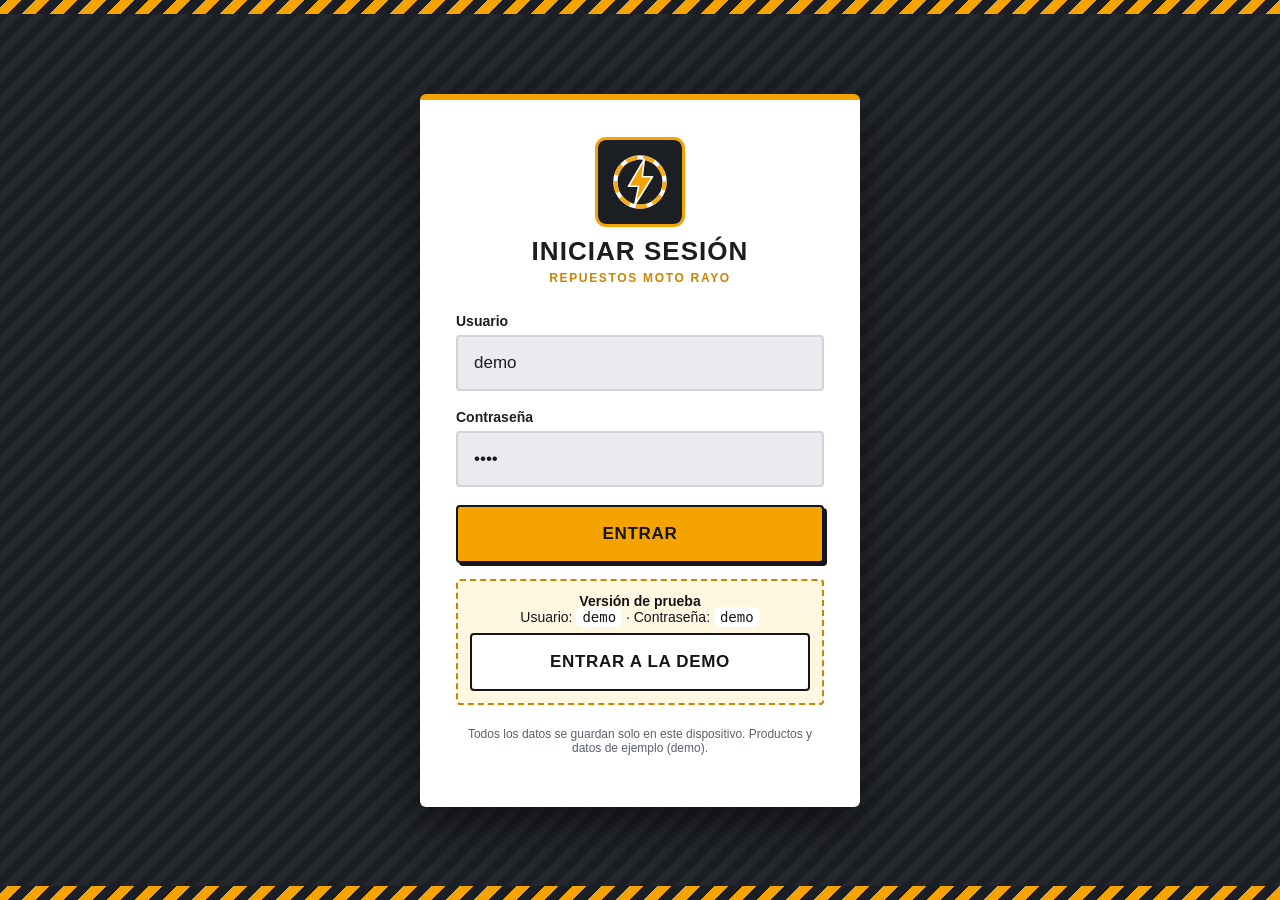
==== commit 7b97747b: "Tema taller y catalogo de repuestos reales; login demo/demo Co-Authored-By: Claude Sonnet 5.5 <norep" ====
--- a/pages/caja.html
+++ b/pages/caja.html
@@ -6,7 +6,7 @@
   <title>Caja - Moto Rayo</title>
 
   <link rel="manifest" href="../manifest.json" />
-  <meta name="theme-color" content="#d6361f" />
+  <meta name="theme-color" content="#1b1e23" />
   <meta name="apple-mobile-web-app-capable" content="yes" />
   <meta name="apple-mobile-web-app-status-bar-style" content="black-translucent" />
   <meta name="apple-mobile-web-app-title" content="Moto Rayo" />
--- a/css/styles.css
+++ b/css/styles.css
@@ -1926,3 +1926,119 @@
 .demo-aviso p { margin: 0 0 8px; }
 .demo-aviso code { background: #fff; padding: 2px 6px; border-radius: 6px; user-select: text; }
 .demo-aviso .boton { margin-top: 0; }
+
+/* =====================================================================
+   TEMA TALLER — look de mostrador de repuestos: grafito, ámbar de
+   seguridad, rótulos condensados, esquinas rectas y franja de precaución.
+   ===================================================================== */
+:root {
+  --color-primario: #1b1e23;
+  --color-primario-oscuro: #000000;
+  --color-primario-fondo: #fff2cf;
+  --ambar: #f5a300;
+  --ambar-oscuro: #c98400;
+  --acero: #2a2f37;
+  --color-fondo: #e9ebee;
+  --color-borde: #cfd3d9;
+  --color-texto-suave: #5a616c;
+  --radio: 6px;
+  --sombra: 0 2px 0 rgba(20, 22, 26, 0.12);
+  --fuente-rotulo: "Bahnschrift", "Roboto Condensed", "Arial Narrow", "Helvetica Neue", Arial, sans-serif;
+  --franja: repeating-linear-gradient(-45deg, #f5a300 0 10px, #1b1e23 10px 20px);
+}
+
+body { background: var(--color-fondo); }
+
+h1, h2, h3, .app-header__titulo, .boton, .inicio-boton__texto, .app-nav a,
+.pestana-periodo, .chip-categoria, .venta-carrito__titulo, .tarjeta-resumen__etiqueta {
+  font-family: var(--fuente-rotulo);
+  text-transform: uppercase;
+  letter-spacing: 0.04em;
+}
+
+/* Login: fondo de chapa con franja de precaución */
+.pantalla-login {
+  background:
+    linear-gradient(135deg, rgba(255,255,255,0.04) 25%, transparent 25% 50%, rgba(255,255,255,0.04) 50% 75%, transparent 75%) 0 0 / 24px 24px,
+    #1b1e23;
+  position: relative;
+}
+.pantalla-login::before,
+.pantalla-login::after {
+  content: ""; position: absolute; left: 0; right: 0; height: 14px; background: var(--franja);
+}
+.pantalla-login::before { top: 0; }
+.pantalla-login::after { bottom: 0; }
+.tarjeta-login {
+  border-radius: 6px;
+  border-top: 6px solid var(--ambar);
+  box-shadow: 0 18px 40px rgba(0, 0, 0, 0.45);
+}
+.tarjeta-login h1 { font-size: 26px; }
+.tarjeta-login .subtitulo { text-transform: uppercase; letter-spacing: 0.14em; font-size: 12px; font-weight: 700; color: var(--ambar-oscuro); }
+.logo-imagen { border-radius: 8px; box-shadow: 0 0 0 3px var(--ambar); }
+.logo-imagen--header { border-radius: 5px; box-shadow: 0 0 0 2px var(--ambar); }
+
+/* Botones */
+.boton { border-radius: 4px; font-weight: 800; }
+.boton-primario { background: var(--ambar); color: #14161a; border: 2px solid #14161a; box-shadow: 3px 3px 0 #14161a; }
+.boton-primario:active { background: var(--ambar-oscuro); box-shadow: 0 0 0 #14161a; transform: translate(3px, 3px); }
+.boton-secundario { border-radius: 4px; border: 2px solid #14161a; color: #14161a; background: #fff; }
+.campo input, .campo select { border-radius: 4px; border-width: 2px; }
+.campo input:focus, .campo select:focus { border-color: var(--ambar); outline: 3px solid rgba(245, 163, 0, 0.35); }
+
+/* Aviso de demo */
+.demo-aviso { border-radius: 4px; background: #fff7e0; border: 2px dashed var(--ambar-oscuro); color: #14161a; }
+
+/* Encabezado oscuro con franja */
+.app-header { background: #1b1e23; border-bottom: 0; border-top: 0; position: relative; padding-bottom: 20px; }
+.app-header::after { content: ""; position: absolute; left: 0; right: 0; bottom: 0; height: 8px; background: var(--franja); }
+.app-header__titulo { color: #fff; font-size: 22px; font-weight: 800; letter-spacing: 0.08em; }
+.app-header__usuario { color: #aab1bb; }
+.app-nav a { color: #cdd2d9; border-radius: 4px; font-size: 14px; }
+.app-nav a:hover { background: var(--acero); color: #fff; }
+.app-nav a.activo { background: var(--ambar); color: #14161a; }
+.boton-salir { color: #fff; border: 1.5px solid #4a515c; border-radius: 4px; }
+.boton-salir:hover { background: #3a2220; border-color: #d64545; }
+
+/* Inicio: mosaicos de herramientas */
+.app-main__header h2 { font-size: 24px; letter-spacing: 0.06em; border-left: 8px solid var(--ambar); padding-left: 12px; }
+.inicio-grid { gap: 14px; }
+.inicio-boton {
+  background: #1b1e23 !important; color: #fff; border-radius: 4px; border-bottom: 6px solid var(--ambar);
+  box-shadow: 0 3px 0 rgba(0, 0, 0, 0.25); padding: 36px 16px 30px; position: relative; overflow: hidden;
+}
+.inicio-boton::after { content: ""; position: absolute; right: -26px; top: -26px; width: 70px; height: 70px; background: var(--acero); transform: rotate(45deg); }
+.inicio-boton:hover { background: var(--acero) !important; }
+.inicio-boton__icono { width: 54px; height: 54px; color: var(--ambar); position: relative; z-index: 1; }
+.inicio-boton__icono svg { width: 100%; height: 100%; display: block; }
+.inicio-boton__texto { font-size: 20px; letter-spacing: 0.1em; position: relative; z-index: 1; }
+.resumen-hoy-inicio { border-radius: 4px; border-left: 8px solid var(--ambar); background: #fff; }
+.resumen-hoy-inicio__etiqueta { text-transform: uppercase; letter-spacing: 0.08em; font-size: 12px; font-weight: 700; }
+
+/* Venta: tarjetas de producto como fichas de mostrador */
+.chip-categoria { border-radius: 3px; border: 2px solid #14161a; background: #fff; color: #14161a; font-weight: 800; font-size: 13px; }
+.chip-categoria.activo { background: var(--ambar); border-color: #14161a; color: #14161a; }
+.tarjeta-venta-producto { border-radius: 4px; border: 2px solid #14161a; box-shadow: 3px 3px 0 #14161a; background: #fff; }
+.tarjeta-venta-producto:active { background: #fff2cf; border-color: #14161a; transform: translate(2px, 2px); box-shadow: 1px 1px 0 #14161a; }
+.tarjeta-venta-producto__foto { border-radius: 0; height: 104px; border-bottom: 2px solid #14161a; }
+.tarjeta-venta-producto__precio { color: #14161a; font-weight: 800; background: var(--ambar); padding: 2px 8px; border-radius: 2px; }
+.buscador-productos { border-radius: 4px; border: 2px solid #14161a; }
+.venta-carrito { border-radius: 4px; border: 2px solid #14161a; }
+.venta-carrito__titulo { background: #1b1e23; color: #fff; padding: 10px 14px; margin: 0; }
+.carrito-total { border-top: 3px solid #14161a; font-family: var(--fuente-rotulo); }
+.chip-pago, .chip-entrega, .chip-selector, .metodo-pago { border-radius: 3px; }
+
+/* Listados, tarjetas y tablas */
+.tarjeta-producto, .tarjeta-resumen, .tarjeta-caja, .tarjeta-negocio, .tarjeta-modal { border-radius: 4px; border: 2px solid #14161a; box-shadow: 3px 3px 0 rgba(20, 22, 26, 0.9); }
+.tarjeta-producto__miniatura { border-radius: 2px; border: 2px solid #14161a; }
+.tarjeta-producto__precio { font-weight: 800; }
+.tarjeta-resumen__total, .caja-resumen-item__valor { font-family: var(--fuente-rotulo); }
+.pestana-periodo { border-radius: 3px; border: 2px solid #14161a; font-weight: 800; }
+.pestana-periodo.activo { background: var(--ambar); color: #14161a; }
+.tabla-reportes th { background: #1b1e23; color: #fff; text-transform: uppercase; letter-spacing: 0.06em; font-size: 12px; }
+.fondo-modal { background: rgba(14, 16, 20, 0.7); }
+.boton-mas-circular { background: var(--ambar); color: #14161a; border: 2px solid #14161a; border-radius: 4px; }
+.insignia-rol, .insignia-estado { border-radius: 2px; text-transform: uppercase; letter-spacing: 0.05em; font-size: 11px; }
+.aviso-respaldo { border-radius: 4px; }
+.pie-login { font-size: 12px; }
